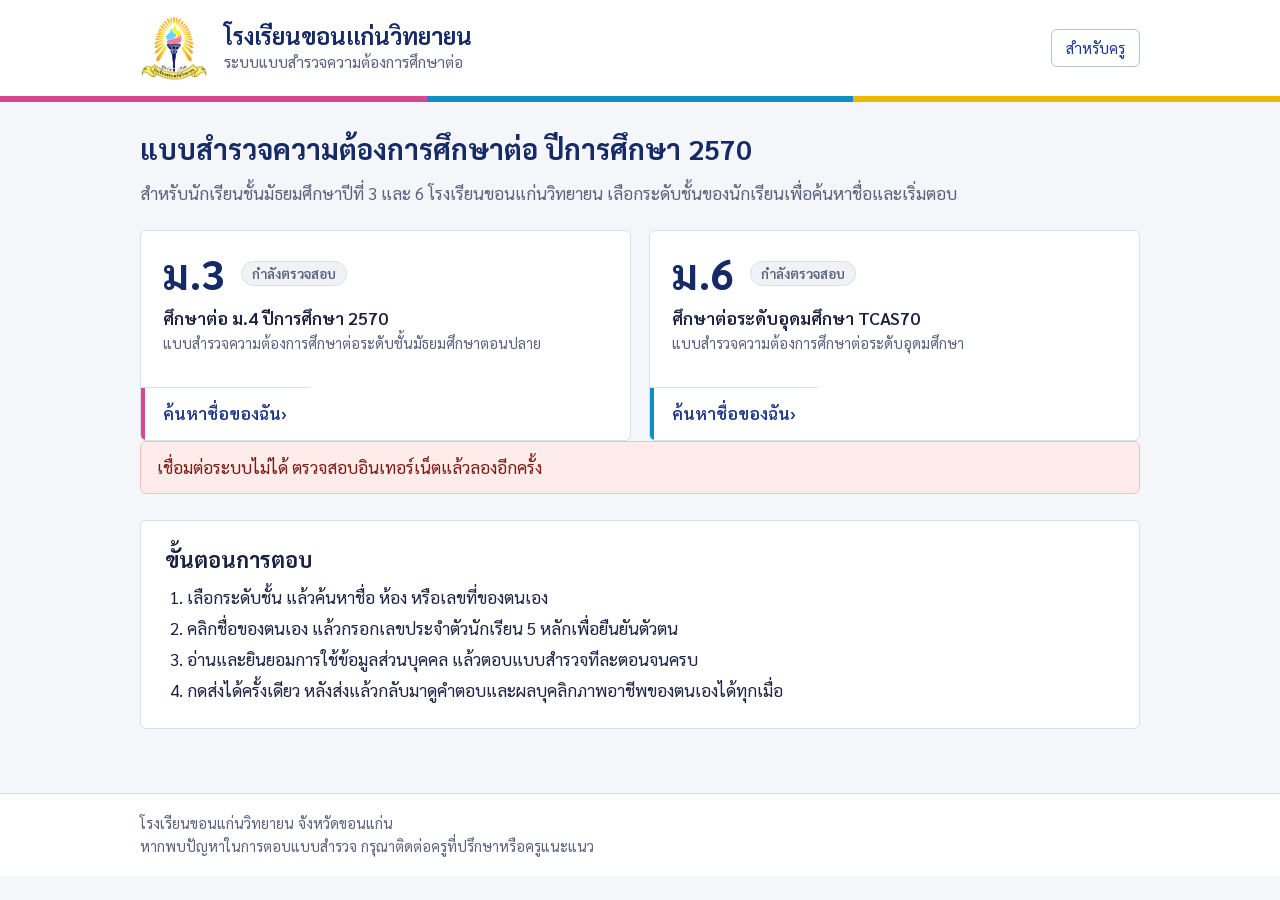
==== index.html @ b1cc597c "KKW survey website Co-Authored-By: Claude Opus 5.5 <noreply@anthropic.com> Claude-Session: https://c" ====
<!DOCTYPE html>
<html lang="th">
<head>
<meta charset="utf-8">
<meta name="viewport" content="width=device-width, initial-scale=1">
<title>แบบสำรวจความต้องการศึกษาต่อ | โรงเรียนขอนแก่นวิทยายน</title>
<meta name="description" content="ระบบแบบสำรวจความต้องการศึกษาต่อของนักเรียนชั้น ม.3 และ ม.6 โรงเรียนขอนแก่นวิทยายน">
<link rel="icon" href="assets/favicon.png">
<link rel="preload" href="fonts/sarabun-thai-400-normal.woff2" as="font" type="font/woff2" crossorigin>
<link rel="stylesheet" href="css/style.css">
</head>
<body>
<header class="masthead">
  <div class="masthead-inner">
    <img src="assets/logo.png" alt="ตราโรงเรียนขอนแก่นวิทยายน">
    <div>
      <div class="school">โรงเรียนขอนแก่นวิทยายน</div>
      <div class="system">ระบบแบบสำรวจความต้องการศึกษาต่อ</div>
    </div>
    <div class="spacer"></div>
    <a class="top-link" href="admin.html">สำหรับครู</a>
  </div>
  <div class="flame" aria-hidden="true"><span></span><span></span><span></span></div>
</header>
<div id="app-chrome"></div>
<main id="view" tabindex="-1"></main>
<footer class="footer"><div class="footer-inner">โรงเรียนขอนแก่นวิทยายน จังหวัดขอนแก่น<br>หากพบปัญหาในการตอบแบบสำรวจ กรุณาติดต่อครูที่ปรึกษาหรือครูแนะแนว</div></footer>
<script src="vendor/chart.umd.min.js"></script>
<script src="js/config.js"></script>
<script src="js/schema.js"></script>
<script src="js/ui.js"></script>
<script src="js/mock.js"></script>
<script src="js/api.js"></script>
<script src="js/charts.js"></script>
<script src="js/render.js"></script>
<script src="js/student.js"></script>
</body>
</html>
---- css/style.css ----
@font-face { font-family: 'Sarabun'; font-weight: 400; font-display: swap; src: url('../fonts/sarabun-thai-400-normal.woff2') format('woff2'); unicode-range: U+0E01-0E5B, U+200C-200D, U+25CC; }
@font-face { font-family: 'Sarabun'; font-weight: 400; font-display: swap; src: url('../fonts/sarabun-latin-400-normal.woff2') format('woff2'); unicode-range: U+0000-00FF, U+0131, U+0152-0153, U+02BB-02BC, U+02C6, U+02DA, U+02DC, U+2000-206F, U+2190-21FF, U+2212, U+2215; }
@font-face { font-family: 'Sarabun'; font-weight: 500; font-display: swap; src: url('../fonts/sarabun-thai-500-normal.woff2') format('woff2'); unicode-range: U+0E01-0E5B, U+200C-200D, U+25CC; }
@font-face { font-family: 'Sarabun'; font-weight: 500; font-display: swap; src: url('../fonts/sarabun-latin-500-normal.woff2') format('woff2'); unicode-range: U+0000-00FF, U+2000-206F, U+2190-21FF, U+2212; }
@font-face { font-family: 'Sarabun'; font-weight: 600; font-display: swap; src: url('../fonts/sarabun-thai-600-normal.woff2') format('woff2'); unicode-range: U+0E01-0E5B, U+200C-200D, U+25CC; }
@font-face { font-family: 'Sarabun'; font-weight: 600; font-display: swap; src: url('../fonts/sarabun-latin-600-normal.woff2') format('woff2'); unicode-range: U+0000-00FF, U+2000-206F, U+2190-21FF, U+2212; }
@font-face { font-family: 'Sarabun'; font-weight: 700; font-display: swap; src: url('../fonts/sarabun-thai-700-normal.woff2') format('woff2'); unicode-range: U+0E01-0E5B, U+200C-200D, U+25CC; }
@font-face { font-family: 'Sarabun'; font-weight: 700; font-display: swap; src: url('../fonts/sarabun-latin-700-normal.woff2') format('woff2'); unicode-range: U+0000-00FF, U+2000-206F, U+2190-21FF, U+2212; }

:root {
  --ink: #1b2140;
  --muted: #59617d;
  --navy: #1f3a8a;
  --navy-deep: #152a66;
  --navy-tint: #e9eefb;
  --pink: #d9488f;
  --pink-tint: #fcebf3;
  --sky: #0e8fc7;
  --sky-tint: #e5f4fb;
  --yellow: #f2b705;
  --yellow-tint: #fff6d6;
  --paper: #ffffff;
  --page: #f4f6fa;
  --line: #d8deea;
  --line-strong: #b9c2d6;
  --danger: #b42318;
  --danger-tint: #fdecea;
  --ok: #157f3b;
  --ok-tint: #e6f4ea;
  --radius: 6px;
  --focus: 0 0 0 3px rgba(14, 143, 199, .45);
  --wrap: 1040px;
}
* { box-sizing: border-box; }
html { -webkit-text-size-adjust: 100%; }
body {
  margin: 0; font-family: 'Sarabun', 'Leelawadee UI', 'Tahoma', sans-serif; font-size: 17px; line-height: 1.6;
  color: var(--ink); background: var(--page);
}
h1, h2, h3, h4 { line-height: 1.3; margin: 0 0 .5em; font-weight: 700; }
h1 { font-size: 1.75rem; }
h2 { font-size: 1.35rem; }
h3 { font-size: 1.1rem; }
p { margin: 0 0 .8em; }
a { color: var(--navy); }
button, input, select, textarea { font: inherit; color: inherit; }
:focus-visible { outline: none; box-shadow: var(--focus); }
.sr-only { position: absolute; width: 1px; height: 1px; overflow: hidden; clip: rect(0 0 0 0); white-space: nowrap; }
[hidden] { display: none !important; }

/* ---------- ส่วนหัวแบบทางการ ---------- */
.masthead { background: var(--paper); }
.masthead-inner { max-width: var(--wrap); margin: 0 auto; padding: 14px 20px; display: flex; align-items: center; gap: 16px; }
.masthead img { width: 68px; height: 68px; object-fit: contain; flex: none; }
.masthead .school { font-size: 1.45rem; font-weight: 700; color: var(--navy-deep); line-height: 1.2; }
.masthead .system { color: var(--muted); font-size: .98rem; }
.masthead .spacer { flex: 1; }
.masthead .top-link { font-size: .95rem; text-decoration: none; color: var(--navy); border: 1px solid var(--line-strong); border-radius: var(--radius); padding: 6px 14px; white-space: nowrap; }
.masthead .top-link:hover { background: var(--navy-tint); }
/* แถบสามสีจากเปลวคบเพลิงในตราโรงเรียน */
.flame { display: grid; grid-template-columns: 1fr 1fr 1fr; height: 6px; }
.flame span:nth-child(1) { background: var(--pink); }
.flame span:nth-child(2) { background: var(--sky); }
.flame span:nth-child(3) { background: var(--yellow); }
.subbar { background: var(--navy-deep); color: #fff; font-size: .92rem; }
.subbar-inner { max-width: var(--wrap); margin: 0 auto; padding: 7px 20px; display: flex; gap: 12px; flex-wrap: wrap; align-items: center; }
.subbar a { color: #fff; }
.subbar .grow { flex: 1; }

main { max-width: var(--wrap); margin: 0 auto; padding: 28px 20px 64px; }
.footer { border-top: 1px solid var(--line); background: var(--paper); color: var(--muted); font-size: .9rem; }
.footer-inner { max-width: var(--wrap); margin: 0 auto; padding: 18px 20px; }

.demo-banner { background: var(--yellow-tint); border-bottom: 1px solid #ecd27a; color: #5b4500; font-size: .92rem; }
.demo-banner div { max-width: var(--wrap); margin: 0 auto; padding: 8px 20px; }

/* ---------- องค์ประกอบพื้นฐาน ---------- */
.panel { background: var(--paper); border: 1px solid var(--line); border-radius: var(--radius); padding: 24px; }
.panel + .panel { margin-top: 18px; }
.panel-title { display: flex; align-items: baseline; gap: 12px; flex-wrap: wrap; border-bottom: 1px solid var(--line); padding-bottom: 12px; margin-bottom: 18px; }
.panel-title h2, .panel-title h3 { margin: 0; }
.muted { color: var(--muted); }
.small { font-size: .9rem; }
.stack > * + * { margin-top: 14px; }
.row { display: flex; gap: 12px; flex-wrap: wrap; align-items: center; }
.row .grow { flex: 1; }

.btn { display: inline-flex; align-items: center; justify-content: center; gap: 8px; min-height: 44px; padding: 8px 20px; border-radius: var(--radius); border: 1px solid var(--navy); background: var(--navy); color: #fff; font-weight: 600; cursor: pointer; text-decoration: none; }
.btn:hover { background: var(--navy-deep); }
.btn.secondary { background: var(--paper); color: var(--navy); border-color: var(--line-strong); }
.btn.secondary:hover { background: var(--navy-tint); }
.btn.danger { background: var(--paper); color: var(--danger); border-color: #e5b4ae; }
.btn.danger:hover { background: var(--danger-tint); }
.btn.danger-solid { background: var(--danger); border-color: var(--danger); color: #fff; }
.btn.small { min-height: 34px; padding: 4px 12px; font-size: .9rem; }
.btn:disabled { opacity: .55; cursor: not-allowed; }

label.field { display: block; font-weight: 600; margin-bottom: 6px; }
.input, select.input, textarea.input { width: 100%; min-height: 46px; padding: 9px 12px; border: 1px solid var(--line-strong); border-radius: var(--radius); background: #fff; }
textarea.input { min-height: 110px; resize: vertical; }
.input:focus { border-color: var(--sky); outline: none; box-shadow: var(--focus); }
.input.code { letter-spacing: .3em; font-size: 1.4rem; text-align: center; font-variant-numeric: tabular-nums; }

.badge { display: inline-block; padding: 1px 10px; border-radius: 999px; font-size: .85rem; font-weight: 600; border: 1px solid transparent; white-space: nowrap; }
.badge.ok { background: var(--ok-tint); color: var(--ok); border-color: #b8dfc4; }
.badge.wait { background: #f1f2f6; color: var(--muted); border-color: var(--line); }
.badge.closed { background: var(--danger-tint); color: var(--danger); border-color: #f2c3be; }
.badge.open { background: var(--ok-tint); color: var(--ok); border-color: #b8dfc4; }

.alert { border-radius: var(--radius); padding: 12px 16px; border: 1px solid var(--line); background: var(--navy-tint); }
.alert.error { background: var(--danger-tint); border-color: #f2c3be; color: #7a1a12; }
.alert.success { background: var(--ok-tint); border-color: #b8dfc4; color: #0f5a2a; }
.alert.warn { background: var(--yellow-tint); border-color: #ecd27a; color: #5b4500; }

/* ---------- หน้าแรก ---------- */
.home-head { margin-bottom: 22px; }
.home-head h1 { color: var(--navy-deep); }
.levels { display: grid; grid-template-columns: repeat(auto-fit, minmax(290px, 1fr)); gap: 18px; }
.level-card { display: flex; flex-direction: column; gap: 10px; text-align: left; background: var(--paper); border: 1px solid var(--line); border-radius: var(--radius); padding: 0; cursor: pointer; overflow: hidden; }
.level-card:hover { border-color: var(--navy); }
.level-card .lc-top { display: flex; align-items: center; gap: 16px; padding: 22px 22px 0; }
.level-card .lc-grade { font-size: 2.6rem; font-weight: 700; color: var(--navy-deep); line-height: 1; letter-spacing: -.01em; }
.level-card .lc-body { padding: 0 22px 22px; }
.level-card .lc-title { font-weight: 600; font-size: 1.1rem; }
.level-card .lc-foot { border-top: 1px solid var(--line); padding: 12px 22px; display: flex; justify-content: space-between; align-items: center; color: var(--navy); font-weight: 600; }
.level-card[data-level="3"] .lc-foot { box-shadow: inset 4px 0 0 var(--pink); }
.level-card[data-level="6"] .lc-foot { box-shadow: inset 4px 0 0 var(--sky); }
.steps-how { margin-top: 26px; }
.steps-how ol { margin: 0; padding-left: 1.3em; }
.steps-how li + li { margin-top: 4px; }

/* ---------- ค้นหาชื่อ ---------- */
.search-bar { display: grid; grid-template-columns: 1fr 180px; gap: 12px; }
.result-table { width: 100%; border-collapse: collapse; margin-top: 16px; }
.result-table th { text-align: left; font-size: .9rem; color: var(--muted); font-weight: 600; border-bottom: 1px solid var(--line); padding: 8px 10px; }
.result-table td { border-bottom: 1px solid var(--line); padding: 0; }
.result-table tr.pick { cursor: pointer; }
.result-table tr.pick:hover td { background: var(--navy-tint); }
.result-table td > button { all: unset; display: block; width: 100%; padding: 11px 10px; cursor: pointer; box-sizing: border-box; }
.result-table td > button:focus-visible { box-shadow: inset var(--focus); }
.result-table .num { width: 90px; font-variant-numeric: tabular-nums; }

/* ---------- กล่องโต้ตอบ ---------- */
.overlay { position: fixed; inset: 0; background: rgba(15, 22, 50, .55); display: flex; align-items: center; justify-content: center; padding: 16px; z-index: 50; }
.dialog { background: var(--paper); border-radius: var(--radius); width: min(520px, 100%); max-height: calc(100vh - 32px); overflow: auto; border-top: 6px solid var(--navy); }
.dialog.wide { width: min(980px, 100%); }
.dialog-head { padding: 18px 22px 8px; display: flex; gap: 12px; align-items: flex-start; }
.dialog-head h2 { margin: 0; flex: 1; font-size: 1.25rem; }
.dialog-body { padding: 8px 22px 18px; }
.dialog-foot { padding: 14px 22px; border-top: 1px solid var(--line); display: flex; gap: 10px; justify-content: flex-end; flex-wrap: wrap; }
.x-btn { all: unset; cursor: pointer; width: 36px; height: 36px; display: grid; place-items: center; border-radius: var(--radius); font-size: 1.4rem; color: var(--muted); }
.x-btn:hover { background: var(--page); }
.x-btn:focus-visible { box-shadow: var(--focus); }
.who { background: var(--page); border-radius: var(--radius); padding: 12px 14px; margin-bottom: 14px; }
.who b { display: block; font-size: 1.15rem; }

.toast { position: fixed; left: 50%; bottom: 24px; transform: translateX(-50%); background: var(--ink); color: #fff; padding: 10px 18px; border-radius: var(--radius); z-index: 60; max-width: calc(100% - 32px); }

.spinner { display: inline-block; width: 18px; height: 18px; border: 2px solid currentColor; border-right-color: transparent; border-radius: 50%; animation: spin .8s linear infinite; vertical-align: -3px; }
@keyframes spin { to { transform: rotate(360deg); } }
.loading-block { padding: 40px; text-align: center; color: var(--muted); }

/* ---------- แบบสำรวจ ---------- */
.survey-head { margin-bottom: 18px; }
.survey-head .doc-title { font-size: 1.35rem; font-weight: 700; color: var(--navy-deep); margin: 0; }
.survey-head .doc-sub { color: var(--muted); }
.stepper { display: flex; gap: 6px; list-style: none; padding: 0; margin: 0 0 18px; overflow-x: auto; }
.stepper li { flex: 1; min-width: 74px; }
.stepper .bar { height: 5px; border-radius: 3px; background: var(--line); }
.stepper .lbl { font-size: .82rem; color: var(--muted); margin-top: 4px; white-space: nowrap; }
.stepper li.done .bar { background: var(--sky); }
.stepper li.current .bar { background: var(--navy); }
.stepper li.current .lbl { color: var(--navy-deep); font-weight: 700; }
.stepper li.skip .lbl { text-decoration: line-through; }

.section-title { display: flex; gap: 14px; align-items: baseline; border-bottom: 2px solid var(--navy); padding-bottom: 10px; margin-bottom: 6px; }
.section-title .part { color: var(--navy); font-weight: 700; white-space: nowrap; }
.section-title h2 { margin: 0; font-size: 1.25rem; }

.q { padding: 20px 0; border-bottom: 1px solid var(--line); }
.q:last-child { border-bottom: 0; }
.q-pre { background: var(--page); border-left: 4px solid var(--yellow); padding: 8px 12px; margin-bottom: 14px; font-weight: 600; }
.q-label { display: flex; gap: 10px; font-weight: 600; font-size: 1.05rem; }
.q-label .no { color: var(--navy); min-width: 2.6em; }
.q-hint { color: var(--muted); font-size: .93rem; margin: 2px 0 10px 0; padding-left: calc(2.6em + 10px); }
.q-note { font-size: .93rem; padding-left: calc(2.6em + 10px); color: var(--muted); }
.q-body { padding-left: calc(2.6em + 10px); }
.q-error { color: var(--danger); font-size: .93rem; margin-top: 8px; font-weight: 600; }
.q.has-error .q-body { border-left: 3px solid var(--danger); padding-left: calc(2.6em + 7px); }
.opt-group { font-size: .85rem; font-weight: 700; color: var(--muted); margin: 14px 0 6px; }
.opt-group:first-child { margin-top: 0; }

.choice { display: flex; gap: 12px; align-items: flex-start; padding: 10px 12px; border: 1px solid var(--line); border-radius: var(--radius); cursor: pointer; background: #fff; }
.choice + .choice { margin-top: 8px; }
.choice:hover { border-color: var(--line-strong); }
.choice input { width: 20px; height: 20px; margin: 3px 0 0; accent-color: var(--navy); flex: none; }
.choice.checked { border-color: var(--navy); background: var(--navy-tint); }
.choice .desc { display: block; color: var(--muted); font-size: .9rem; }
.choice-extra { margin: 8px 0 0 44px; }

.rank-row { display: grid; grid-template-columns: 1fr auto; gap: 12px; align-items: center; padding: 8px 10px; border: 1px solid var(--line); border-radius: var(--radius); background: #fff; }
.rank-row + .rank-row { margin-top: 6px; }
.rank-row.ranked { border-color: var(--navy); background: var(--navy-tint); }
.rank-btns { display: flex; gap: 6px; }
.rank-btns button { width: 46px; height: 38px; border: 1px solid var(--line-strong); background: #fff; border-radius: var(--radius); cursor: pointer; font-weight: 600; font-size: .9rem; }
.rank-btns button[aria-pressed="true"] { background: var(--navy); border-color: var(--navy); color: #fff; }
.rank-summary { display: grid; grid-template-columns: repeat(3, 1fr); gap: 8px; margin-bottom: 12px; }
.rank-summary div { border: 1px dashed var(--line-strong); border-radius: var(--radius); padding: 8px 10px; font-size: .92rem; min-height: 62px; }
.rank-summary div b { display: block; color: var(--navy); font-size: .82rem; }
.rank-summary div.filled { border-style: solid; border-color: var(--navy); background: var(--navy-tint); }

.likert { width: 100%; border-collapse: collapse; }
.likert th { font-size: .82rem; font-weight: 600; color: var(--muted); padding: 6px 4px; text-align: center; vertical-align: bottom; border-bottom: 1px solid var(--line); }
.likert th.item-h { text-align: left; }
.likert td { border-bottom: 1px solid var(--line); padding: 8px 4px; }
.likert td.item { padding-right: 12px; }
.likert td.item .n { color: var(--navy); font-weight: 600; margin-right: 6px; }
.likert td.cell { text-align: center; width: 64px; }
.likert tr.group td { font-weight: 700; font-size: .88rem; color: var(--muted); background: var(--page); padding: 6px 8px; }
.likert tr.missing td.item { color: var(--danger); }
.scale-btn { width: 44px; height: 40px; border-radius: var(--radius); border: 1px solid var(--line-strong); background: #fff; cursor: pointer; font-weight: 600; }
.scale-btn[aria-checked="true"] { background: var(--navy); border-color: var(--navy); color: #fff; }

.nav-row { display: flex; gap: 12px; justify-content: space-between; margin-top: 22px; flex-wrap: wrap; }

.consent { border: 1px solid var(--line); border-radius: var(--radius); padding: 16px 18px; background: var(--page); max-height: 360px; overflow: auto; }
.consent h3 { margin-top: 4px; }
.consent ul { margin: 0 0 .6em; padding-left: 1.2em; }

/* ---------- ดูคำตอบ / ผล ---------- */
.answers dl { margin: 0; }
.answers .a-sec { font-weight: 700; color: var(--navy-deep); border-bottom: 2px solid var(--navy); padding: 16px 0 6px; }
.answers .a-row { display: grid; grid-template-columns: minmax(200px, 42%) 1fr; gap: 14px; padding: 9px 0; border-bottom: 1px solid var(--line); }
.answers dt { color: var(--muted); }
.answers dt .no { color: var(--navy); font-weight: 600; margin-right: 4px; }
.answers dd { margin: 0; white-space: pre-line; }
.answers .skipped { color: var(--muted); font-style: italic; }

.riasec-wrap { display: grid; grid-template-columns: minmax(260px, 380px) 1fr; gap: 24px; align-items: start; }
.riasec-code { font-size: 2.4rem; font-weight: 700; letter-spacing: .12em; color: var(--navy-deep); line-height: 1; }
.type-card { border: 1px solid var(--line); border-radius: var(--radius); padding: 12px 14px; display: grid; grid-template-columns: 46px 1fr auto; gap: 12px; align-items: center; }
.type-card + .type-card { margin-top: 8px; }
.type-card .letter { width: 46px; height: 46px; display: grid; place-items: center; border-radius: var(--radius); background: var(--navy); color: #fff; font-size: 1.4rem; font-weight: 700; }
.type-card.rank-2 .letter { background: var(--sky); }
.type-card.rank-3 .letter { background: var(--pink); }
.type-card .score { font-variant-numeric: tabular-nums; font-weight: 700; }
.type-card .sub { color: var(--muted); font-size: .92rem; }

.tabs { display: flex; gap: 4px; border-bottom: 1px solid var(--line); margin-bottom: 18px; flex-wrap: wrap; }
.tabs button { background: none; border: 0; border-bottom: 3px solid transparent; padding: 10px 14px; cursor: pointer; font-weight: 600; color: var(--muted); }
.tabs button[aria-selected="true"] { color: var(--navy-deep); border-bottom-color: var(--navy); }

/* ---------- แอดมิน ---------- */
.login-box { max-width: 420px; margin: 30px auto; }
.toolbar { display: flex; gap: 12px; flex-wrap: wrap; align-items: end; margin-bottom: 18px; }
.toolbar .fieldset { display: flex; flex-direction: column; gap: 4px; }
.toolbar .fieldset span { font-size: .85rem; color: var(--muted); font-weight: 600; }
.seg { display: inline-flex; border: 1px solid var(--line-strong); border-radius: var(--radius); overflow: hidden; background: #fff; }
.seg button { border: 0; background: none; padding: 9px 16px; cursor: pointer; font-weight: 600; min-height: 44px; }
.seg button + button { border-left: 1px solid var(--line-strong); }
.seg button[aria-pressed="true"] { background: var(--navy); color: #fff; }

.tiles { display: grid; grid-template-columns: repeat(auto-fit, minmax(180px, 1fr)); gap: 14px; margin-bottom: 18px; }
.tile { background: var(--paper); border: 1px solid var(--line); border-radius: var(--radius); padding: 14px 16px; }
.tile .t-label { color: var(--muted); font-size: .92rem; }
.tile .t-value { font-size: 1.9rem; font-weight: 700; font-variant-numeric: tabular-nums; line-height: 1.2; }
.tile .t-sub { font-size: .88rem; color: var(--muted); }

.switch-row { display: flex; gap: 16px; align-items: center; justify-content: space-between; padding: 12px 0; border-bottom: 1px solid var(--line); flex-wrap: wrap; }
.switch-row:last-child { border-bottom: 0; }

.data-table { width: 100%; border-collapse: collapse; font-size: .95rem; }
.data-table th { text-align: left; color: var(--muted); font-weight: 600; font-size: .86rem; padding: 8px; border-bottom: 1px solid var(--line-strong); background: var(--page); position: sticky; top: 0; }
.data-table td { padding: 8px; border-bottom: 1px solid var(--line); vertical-align: middle; }
.data-table td.n, .data-table th.n { text-align: right; font-variant-numeric: tabular-nums; }
.data-table tr.clickable { cursor: pointer; }
.data-table tr.clickable:hover td { background: var(--navy-tint); }
.table-scroll { overflow: auto; max-height: 640px; border: 1px solid var(--line); border-radius: var(--radius); }
.progress { height: 8px; background: #e7eaf2; border-radius: 4px; min-width: 90px; overflow: hidden; }
.progress span { display: block; height: 100%; background: var(--navy); border-radius: 4px; }
.actions { display: flex; gap: 6px; flex-wrap: wrap; }

.chart-card { background: var(--paper); border: 1px solid var(--line); border-radius: var(--radius); padding: 18px 20px; }
.chart-card + .chart-card { margin-top: 16px; }
.chart-card h3 { font-size: 1.02rem; margin-bottom: 2px; }
.chart-card h3 .no { color: var(--navy); margin-right: 6px; }
.chart-card .meta { color: var(--muted); font-size: .88rem; margin-bottom: 10px; }
.chart-box { position: relative; width: 100%; }
.legend { display: flex; gap: 16px; flex-wrap: wrap; font-size: .88rem; color: var(--muted); margin-bottom: 8px; }
.legend i { display: inline-block; width: 12px; height: 12px; border-radius: 3px; margin-right: 6px; vertical-align: -1px; }
.mean-table td.interp { white-space: nowrap; }
.chart-section-title { margin: 26px 0 12px; color: var(--navy-deep); border-bottom: 2px solid var(--navy); padding-bottom: 6px; }
.chart-section-title:first-child { margin-top: 0; }
.text-answers { max-height: 300px; overflow: auto; border: 1px solid var(--line); border-radius: var(--radius); }
.text-answers div { padding: 8px 12px; border-bottom: 1px solid var(--line); }
.text-answers div:last-child { border-bottom: 0; }
.text-answers small { color: var(--muted); display: block; }
.grid-2 { display: grid; grid-template-columns: 1fr 1fr; gap: 16px; }
.grid-2 > .chart-card + .chart-card { margin-top: 0; }

@media (max-width: 760px) {
  body { font-size: 16px; }
  .masthead img { width: 54px; height: 54px; }
  .masthead .school { font-size: 1.15rem; }
  .masthead .system { font-size: .85rem; }
  .masthead .top-link { padding: 5px 10px; font-size: .85rem; }
  main { padding: 20px 14px 48px; }
  .panel { padding: 18px 16px; }
  .search-bar { grid-template-columns: 1fr; }
  .q-hint, .q-note, .q-body { padding-left: 0; }
  .q.has-error .q-body { padding-left: 8px; }
  .likert thead { display: none; }
  .likert, .likert tbody, .likert tr, .likert td { display: block; width: 100%; }
  .likert tr { border-bottom: 1px solid var(--line); padding: 10px 0; }
  .likert td { border: 0; padding: 2px 0; }
  .likert td.cell { display: inline-block; width: 20%; text-align: center; }
  .likert td.cell .scale-btn { width: 100%; max-width: 58px; }
  .likert td.cell .cap { display: block; font-size: .72rem; color: var(--muted); }
  .rank-row { grid-template-columns: 1fr; }
  .rank-summary { grid-template-columns: 1fr; }
  .answers .a-row { grid-template-columns: 1fr; gap: 2px; }
  .riasec-wrap { grid-template-columns: 1fr; }
  .grid-2 { grid-template-columns: 1fr; }
  .choice-extra { margin-left: 0; }
}
@media (min-width: 761px) { .likert td.cell .cap { display: none; } }
@media (prefers-reduced-motion: reduce) { .spinner { animation-duration: 2s; } }
@media print {
  .masthead .top-link, .subbar, .nav-row, .tabs, .no-print, .demo-banner, .footer { display: none !important; }
  body { background: #fff; }
  .panel { border: 0; padding: 0; }
}
/* หัวข้อที่ได้รับโฟกัสจากการเปลี่ยนหน้า ไม่ต้องแสดงกรอบ */
h1[tabindex="-1"]:focus, h2[tabindex="-1"]:focus, main:focus { box-shadow: none; outline: none; }
@media (max-width: 760px) {
  .masthead .school { white-space: nowrap; font-size: 1.05rem; }
  .masthead-inner { gap: 10px; padding: 10px 14px; }
  .subbar .grow { display: none; }
  .subbar-inner { justify-content: flex-end; }
}
@media (max-width: 380px) { .masthead .system { display: none; } }
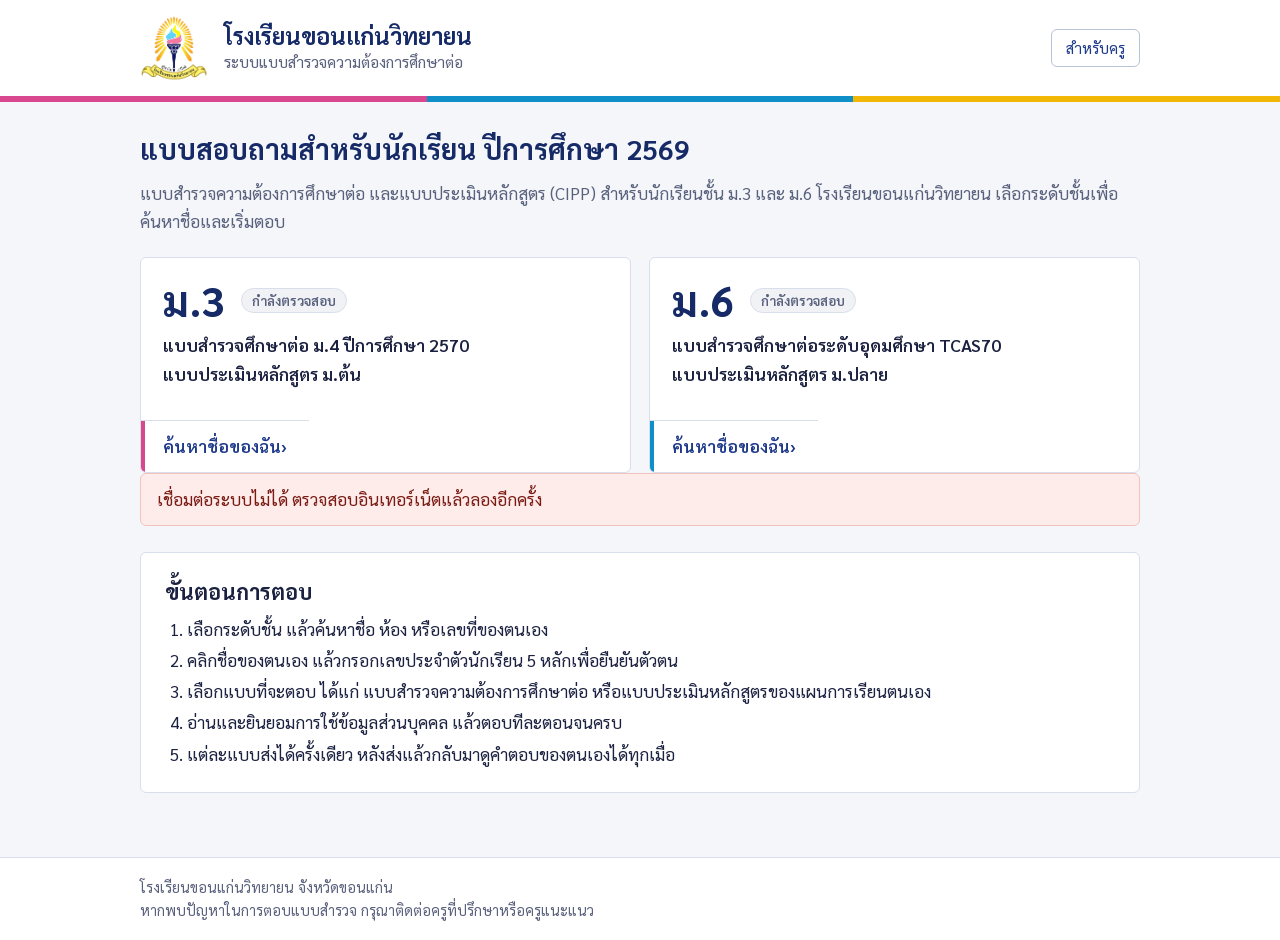
==== commit dd8ca73f: "Pareto charts of plan and faculty interest on search pages Co-Authored-By: Claude Opus 5.5 <noreply@" ====
--- a/index.html
+++ b/index.html
@@ -33,6 +33,9 @@
 <script src="js/api.js"></script>
 <script src="js/charts.js"></script>
 <script src="js/render.js"></script>
+<script src="js/cipp-data.js"></script>
+<script src="js/cipp.js"></script>
+<script src="js/pareto.js"></script>
 <script src="js/student.js"></script>
 </body>
 </html>
--- a/css/style.css
+++ b/css/style.css
@@ -339,3 +339,26 @@
   .subbar-inner { justify-content: flex-end; }
 }
 @media (max-width: 380px) { .masthead .system { display: none; } }
+.hub-grid { display: grid; grid-template-columns: repeat(auto-fit, minmax(280px, 1fr)); gap: 16px; }
+.hub-grid .panel + .panel { margin-top: 0; }
+.diamond { color: #b7860b; }
+.pass-y { color: var(--ok); font-weight: 700; }
+.pass-n { color: var(--danger); font-weight: 700; }
+.mode-switch { margin-bottom: 18px; }
+.stats-charts { margin-top: 22px; }
+.stats-card + .stats-card { margin-top: 16px; }
+.pareto-box { position: relative; }
+.pareto-box svg:focus-visible { box-shadow: var(--focus); border-radius: 4px; }
+.pareto-tip { position: absolute; transform: translate(12px, -50%); background: var(--ink); color: #fff; border-radius: var(--radius); padding: 8px 10px; font-size: .85rem; pointer-events: none; min-width: 150px; max-width: 240px; z-index: 5; }
+.pareto-tip.flip { transform: translate(calc(-100% - 12px), -50%); }
+.pareto-tip b { display: block; margin-bottom: 4px; }
+.pareto-tip div { display: flex; align-items: center; gap: 6px; }
+.pareto-tip div span { margin-left: auto; font-variant-numeric: tabular-nums; font-weight: 700; }
+.pareto-tip i { display: inline-block; width: 10px; height: 10px; border-radius: 2px; }
+.pareto .legend { margin: 8px 0 0; }
+.pareto-scroll { overflow-x: auto; -webkit-overflow-scrolling: touch; }
+.pareto-hint { display: none; margin-top: 4px; }
+@media (max-width: 760px) {
+  .pareto-box { min-width: 620px; }
+  .pareto-hint { display: block; }
+}
